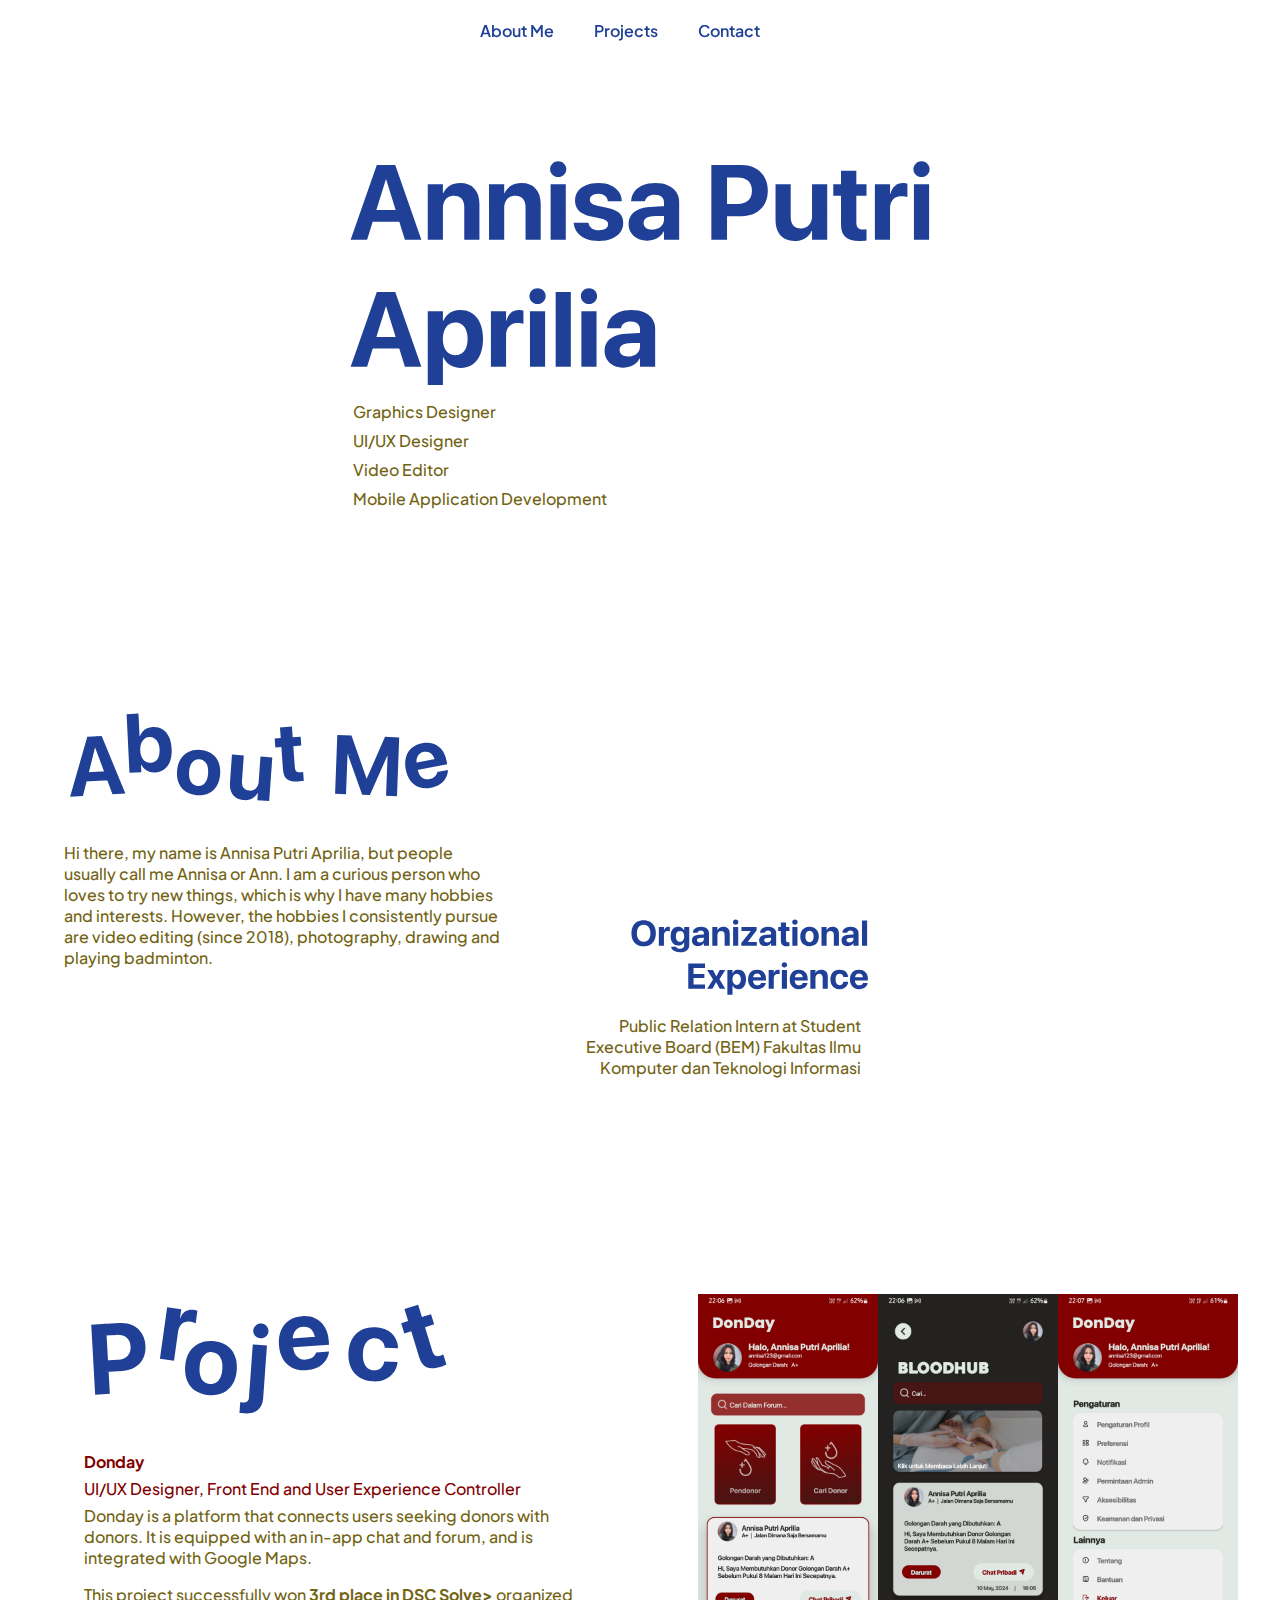
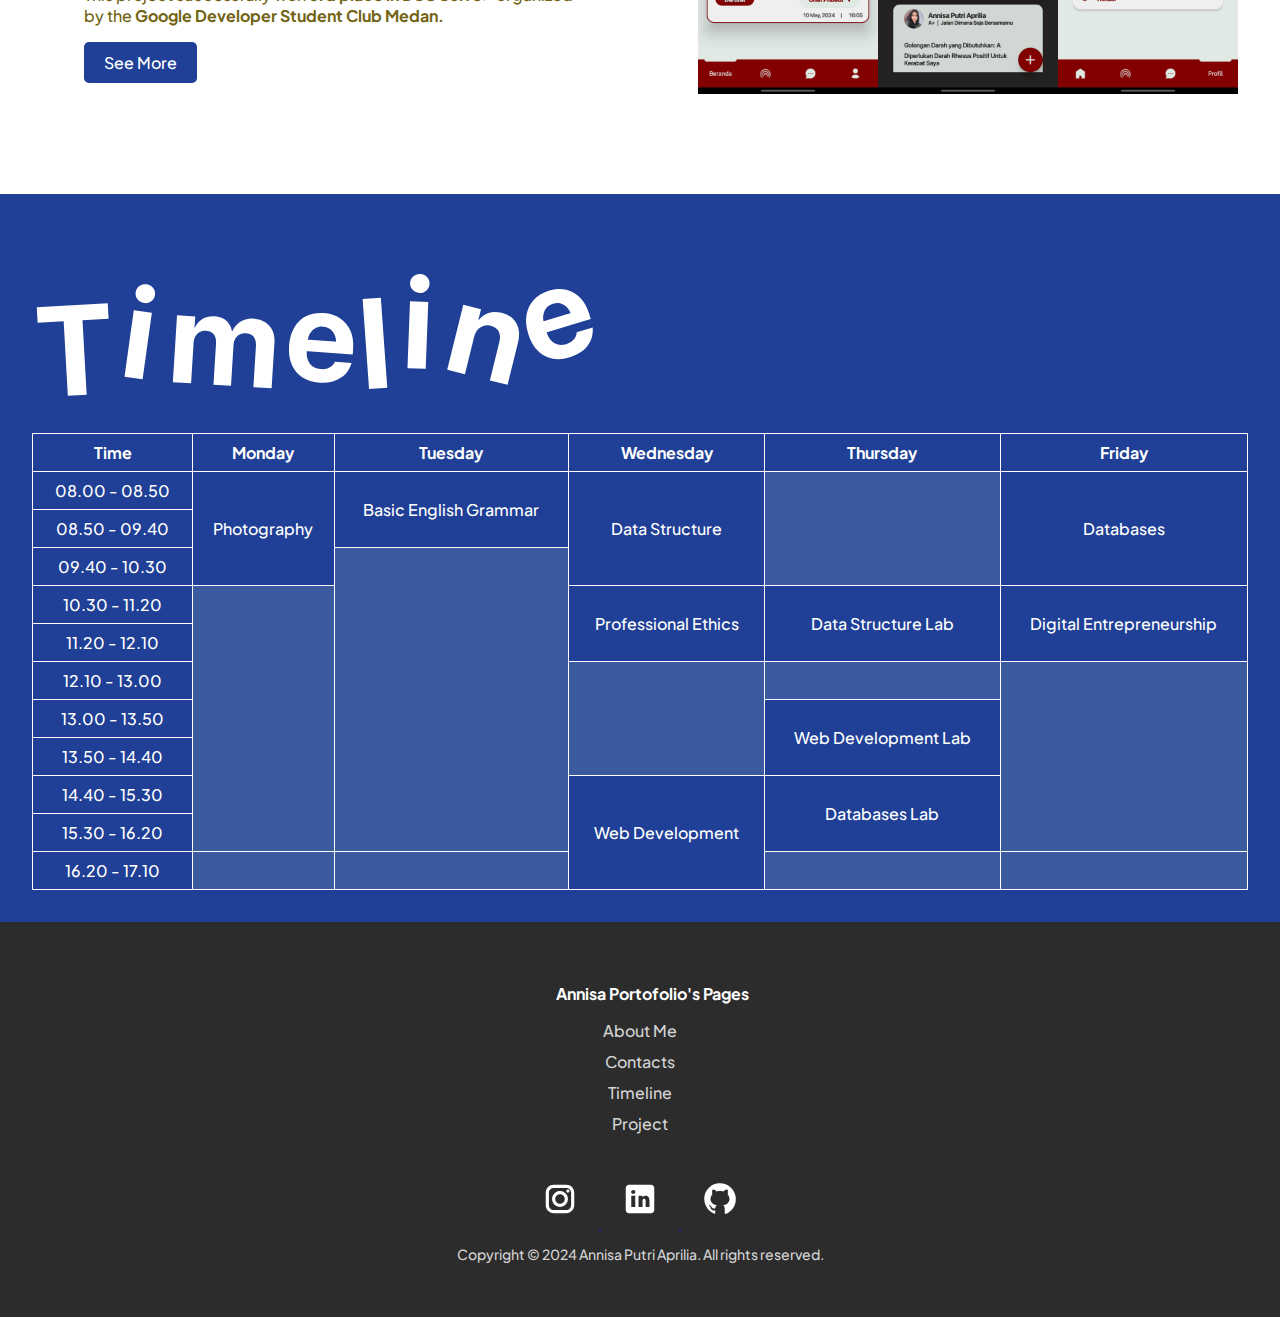
==== index.html @ d84a4ef1 "small detail" ====
<!DOCTYPE html>
<html lang="en">
<head>
    <link href="https://fonts.googleapis.com/css2?family=Plus+Jakarta+Sans:wght@500;600;700&display=swap" rel="stylesheet">
    <meta charset="UTF-8">
    <meta name="viewport" content="width=device-width, initial-scale=1.0">
    <link rel = "icon" href = "svg/logo.svg">
    <link rel = "stylesheet" href="stylesheets/style1.css">
    <link rel = "stylesheet" href="stylesheets/animation.css">
    <link rel = "stylesheet" href="stylesheets/footer.css">
    <title>Annisa's Profile</title>
</head>
<body>
    <script src="scripts/index.js"></script>
    <header>
        <nav>
                <a class = "navbutton" href="#about">About Me</a>
                <a class = "navbutton" href="pages/project.html">Projects</a>
                <a class = "navbutton" href="#contact">Contact</a>
        </nav>
    </header>
    <main>
        <section id="landing">
            <img src="svg/name.svg" alt="Annisa Putri Aprilia" class="mid" width="580">
            <article class = "jobdesc colorpar">
                <p>Graphics Designer</p>
                <p>UI/UX Designer</p>
                <p>Video Editor</p>
                <p>Mobile Application Development</p>
            </article>
            
            <section id="about">
                <article class="content">
                    <img src="svg/aboutme.svg" alt="About Me">
                    <p>Hi there, my name is Annisa Putri Aprilia, but people usually call me Annisa or Ann. I am a curious person who loves to try new things, which is why I have many hobbies and interests. However, the hobbies I consistently pursue are video editing (since 2018), photography, drawing and playing badminton.</p>
                </article>

                <article class="organization">
                    <img src="svg/organisasiheader.svg">
                    <p>Public Relation Intern at Student Executive Board (BEM) Fakultas Ilmu Komputer dan Teknologi Informasi</p>
                </article>

                <article class="imagecontainer">
                        <img src="img/myphoto.jpeg" alt="Photo of Myself">
                </article>
            </section>

        </section>

        <section class="preview">
            <article class = "layout1" >
                <img src="svg/project.svg" alt="Projects">
                <h4 class="donday">Donday</h4>
                <p class="donday">UI/UX Designer, Front End and User Experience Controller</p>
                <p class="colorpar">Donday is a platform that connects users seeking donors with donors. It is equipped with an in-app chat and forum, and is integrated with Google Maps.</p>
                <p class="colorpar">This project successfully won <strong>3rd place in DSC Solve></strong> organized by the <strong>Google Developer Student Club Medan.</strong></p>

                <a href="pages/project.html" class="button">See More</a>
            </article>

            <article class="picture">
                <img src="img/donday.jpg" alt="preview donday app ui">
                <img src="img/donday2.jpg" alt="preview donday app ui">
                <img src="img/donday3.jpg" alt="preview donday app ui">
            </article>
        </section>

        <section id="jadwal" class = "timeline-container">
            <article class = "kotakbiru" >
                <img src="svg/timeline.svg" alt="timeline">
                <table>
                    <thead>
                        <tr>
                            <th>Time</th>
                            <th>Monday</th>
                            <th>Tuesday</th>
                            <th>Wednesday</th>
                            <th>Thursday</th>
                            <th>Friday</th>
                        </tr>
                    </thead>
                    <tbody>
                        <tr>
                            <td class="time">08.00 - 08.50</td>
                            <td rowspan="3">Photography</td>
                            <td rowspan="2">Basic English Grammar</td>
                            <td rowspan="3">Data Structure</td>
                            <td rowspan="3" class="free"> </td>
                            <td rowspan="3">Databases</td>
                        </tr>
                        <tr>
                            <td class="time">08.50 - 09.40</td>

                        </tr>
                        <tr>
                            <td class="time">09.40 - 10.30</td>
                            <td rowspan="8" class="free"> </td>
                        </tr>
                        <tr>
                            <td class="time">10.30 - 11.20</td>
                            <td rowspan="7" class="free"> </td>
                            <td rowspan="2">Professional Ethics</td>
                            <td rowspan="2">Data Structure Lab</td>
                            <td rowspan="2">Digital Entrepreneurship</td>
                        </tr>
                        <tr>
                            <td class="time">11.20 - 12.10</td>
                        </tr>
                        <tr>
                            <td class="time">12.10 - 13.00</td>
                            <td rowspan="3" class="free"></td>
                            <td class="free"></td>
                            <td rowspan="5" class="free"></td>
                        </tr>
                        <tr>
                            <td class="time">13.00 - 13.50</td>
                            <td rowspan="2">Web Development Lab</td>
                        </tr>
                        <tr>
                            <td class="time">13.50 - 14.40</td>
                        </tr>
                        <tr>
                            <td class="time">14.40 - 15.30</td>
                            <td rowspan="3">Web Development</td>
                            <td rowspan="2">Databases Lab</td>
                        </tr>
                        <tr>
                            <td class="time">15.30 - 16.20</td>
                        </tr>
                        <tr>
                            <td class="time">16.20 - 17.10</td>
                            <td class="free"></td>
                            <td class="free"></td>
                            <td class="free"></td>
                            <td class="free"></td>
                        </tr>
                    </tbody>
                </table>
            </article>
        </section>
    </main>

    <footer id="contact">
        <section class="footer-container">
            <article class="footersection">
                <h4>Annisa Portofolio's Pages</h4>
                <ul>
                    <li><a href="#about">About Me</a></li>
                    <li><a href="#contact">Contacts</a></li>
                    <li><a href="#jadwal">Timeline</a></li>
                    <li><a href="pages/project.html">Project</a></li>
                </ul>
            </article>
        </section>

        <section class="footer-bottom">
            <article class="social">
                <a href = "https://www.instagram.com/apictoresque/">
                    <img src="svg/instagram-icons8.svg" alt="Instagram" >
                </a>
                <a href = "https://www.linkedin.com/in/annisa-putri-aprilia-7070b9299/">
                    <img src="svg/linkedin-icons8.svg" alt="Linkedin" >
                </a>
                <a href = "https://github.com/moozunch">
                    <img src="svg/github-icons8.svg" alt="Github" >
                </a>
            </article>
            <p>Copyright © 2024 Annisa Putri Aprilia. All rights reserved.</p>
        </section>
    </footer>
</body>
</html>
---- stylesheets/style1.css ----
html, body {
    margin: 0;
    padding: 0;
    width: 100%;
    font: 1rem 'Plus Jakarta Sans', sans-serif;
    font-weight: 500;
    user-select: none;
}

header {
    position: sticky;
    top: 0;
    z-index: 1000;
    background-color: rgba(255, 255, 255, 0.6);
    backdrop-filter: blur(10px);
    -webkit-backdrop-filter: blur(10px);
    transition: background-color 0.3s, backdrop-filter 0.3s;
    font-weight: 600;
}

#landing, .imagecontainer {
    display: flex;
    justify-content: center;
    align-items: center;
    flex-direction: column;
}

.colorpar, .content p, .organization p {
    color: #736414;
}

.colorpar, .content p {
    max-width: 31.25rem;
}

.jobdesc {
    text-align: start;
    margin-left: -20rem;
}

.jobdesc p {
    margin-bottom: -0.5rem;
}

nav {
    display: flex;
    justify-content: center;
    align-items: center;
    padding: 1.25rem 0;
    margin-bottom: 6.25rem;
}

.navbutton {
    margin-right: 2.5rem;
    text-decoration: none;
    color: #1F4096;
    transition: color 0.3s, text-decoration 0.3s;
}

.navbutton:hover, .navbutton.active {
    color: #13285a;
    text-decoration: underline;
    text-underline-offset: 0.625rem;
}

#about {
    display: flex;
    justify-content: space-between;
    align-items: center;
    width: 90%;
    margin: 12.5rem auto 6.25rem;
}

.content {
    flex: 2;
    text-align: left;
    margin-top: -7.5rem;
}

.content img {
    width: 100%;
    max-width: 25rem;
    margin-left: 0;
}

.organization {
    margin-top: 13.6rem;
}

.organization p {
    max-width: 18.75rem;
    text-align: end;
    margin-left: 3.7rem;
}

.organization img {
    align-content: end;
    margin-left: 8.125rem;
    width: 60%;
    max-width: 18.75rem;
}

.preview {
    display: flex;
    flex-direction: column;
    width: 90%;
    margin: 6.25rem auto;
}

.preview .content {
    flex: 1;
    text-align: left;
}

.preview .layout1 {
    margin-left: 1.25rem;
    width: 100%;
}

.preview .layout1 img {
    width: 100%;
    max-width: 25rem;
    margin-top: -1.875rem;
}

.preview .picture {
    margin-left: 0;
    margin-top: 2rem;
    width: 100%;
    display: flex;
    justify-content: center;
}

.preview .picture img {
    width: 100%;
    max-width: 11.25rem;
    object-fit: contain;
    transition: transform 0.3s;
}

.preview .picture img:hover, .imagecontainer:hover {
    transform: scale(1.1);
}

.donday {
    color: #820000;
    margin-bottom: -0.625rem;
}

.donday h4 {
    font-family: 'Plus Jakarta Sans', sans-serif;
    font-weight: 700;
    font-size: 1.5rem;
}

.button {
    display: inline-block;
    padding: 0.625rem 1.25rem;
    font-size: 1rem;
    color: #fff;
    background-color: #1F4096;
    border: none;
    border-radius: 0.3125rem;
    text-align: center;
    text-decoration: none;
    cursor: pointer;
    transition: background-color 0.3s;
}

.button:hover {
    background-color: #13285a;
}

.target {
    color : #40149E;
}

.rps {
    color: #3C3C3C;
}

.blue {
    color: #1F4096;
}

.timeline-container {
    background-color: #1F4096;
    padding: 2rem;
    color: white;
    align-content: center;
}

.timeline-container table {
    width: 100%;
    border-collapse: collapse;
}

.timeline-container th, .timeline-container td {
    border: 1px solid white;
    padding: 0.5rem;
    text-align: center;
}

.timeline-container .free {
    background-color: #3A5BA0;
}

@media (min-width: 768px) {
    .preview {
        flex-direction: row;
    }

    .preview .picture {
        margin-left: 8.75rem;
        margin-top: 0;
    }
}
---- stylesheets/animation.css ----
@keyframes slideIn {
    from {
        transform: translateX(100%);
        opacity: 0;
    }
    to {
        transform: translateX(0);
        opacity: 1;
    }
}

.imagecontainer img {
    opacity: 0;
    transform: translateX(100%);
    transition: transform 0.8s ease-in-out, opacity 0.8s ease-in-out;
    height: 360px;
    margin-left: 20px;
}

.imagecontainer img.slide-in {
    animation: slideIn 0.8s forwards;
}
---- stylesheets/footer.css ----
footer {
    background-color: #2c2c2c;
    color: #d3d3d3;
    width: 100%;
    padding: 40px 0;
}

.footer-container {
    display: flex;
    justify-content: space-around;
    flex-wrap: wrap;
    max-width: 1200px;
    margin: 0 auto;
}

.footersection h4 {
    margin-bottom: 15px;
    color: #fff;
    margin-left: 25px;
}

.footersection ul {
    text-align: center;
    list-style: none;
    padding: 0;
}

.footersection ul li {
    margin-bottom: 10px;
}

.footersection ul li a {
    color: #d3d3d3;
    text-decoration: none;
}

.footersection ul li a:hover {
    text-decoration: underline;
}

.footer-bottom {
    text-align: center;
    margin-top: 20px;
    font-size: 14px;
}

.social {
    margin-top: 20px;
}

.social img {
    margin: 0 10px;
    transition: transform 0.3s, background-color 0.3s;
    border-radius: 50%;
    padding: 10px;
}

.social img:hover {
    background-color: #3a3a3a;
    transform: scale(1.1);
}
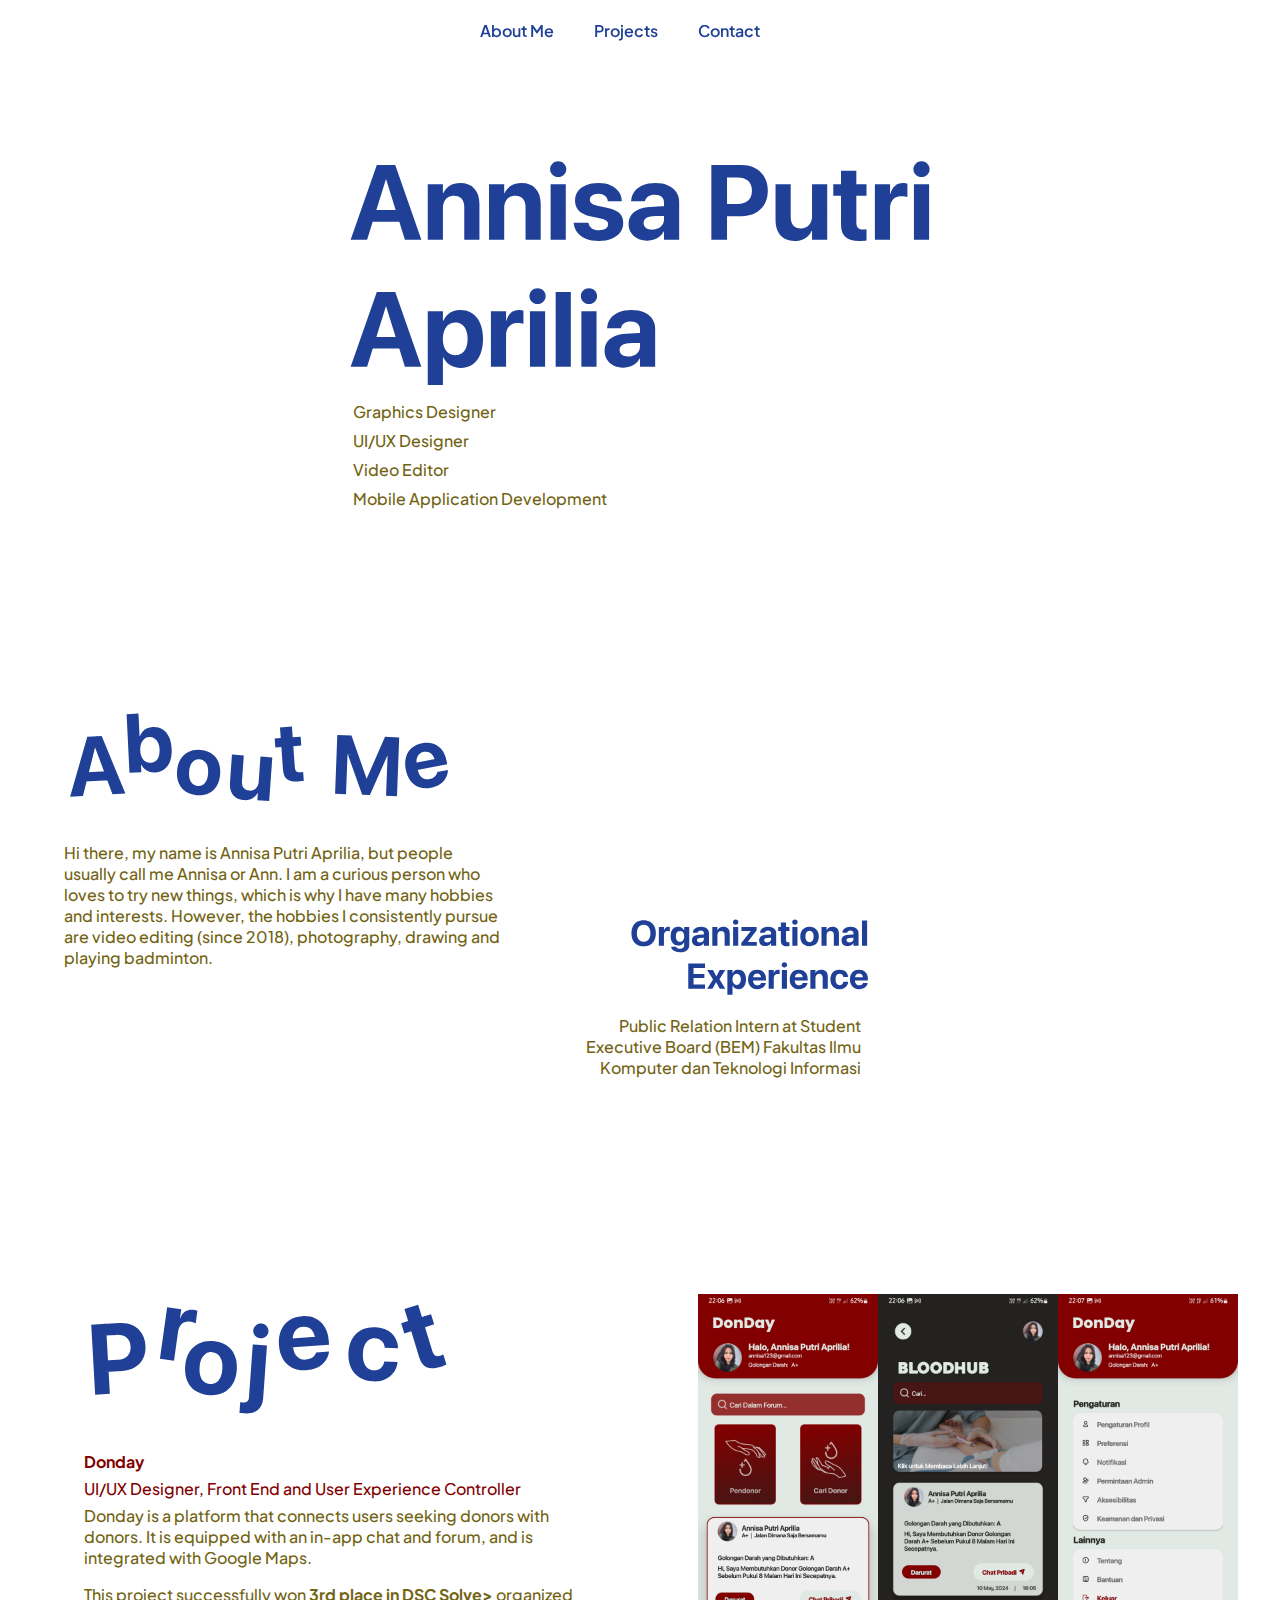
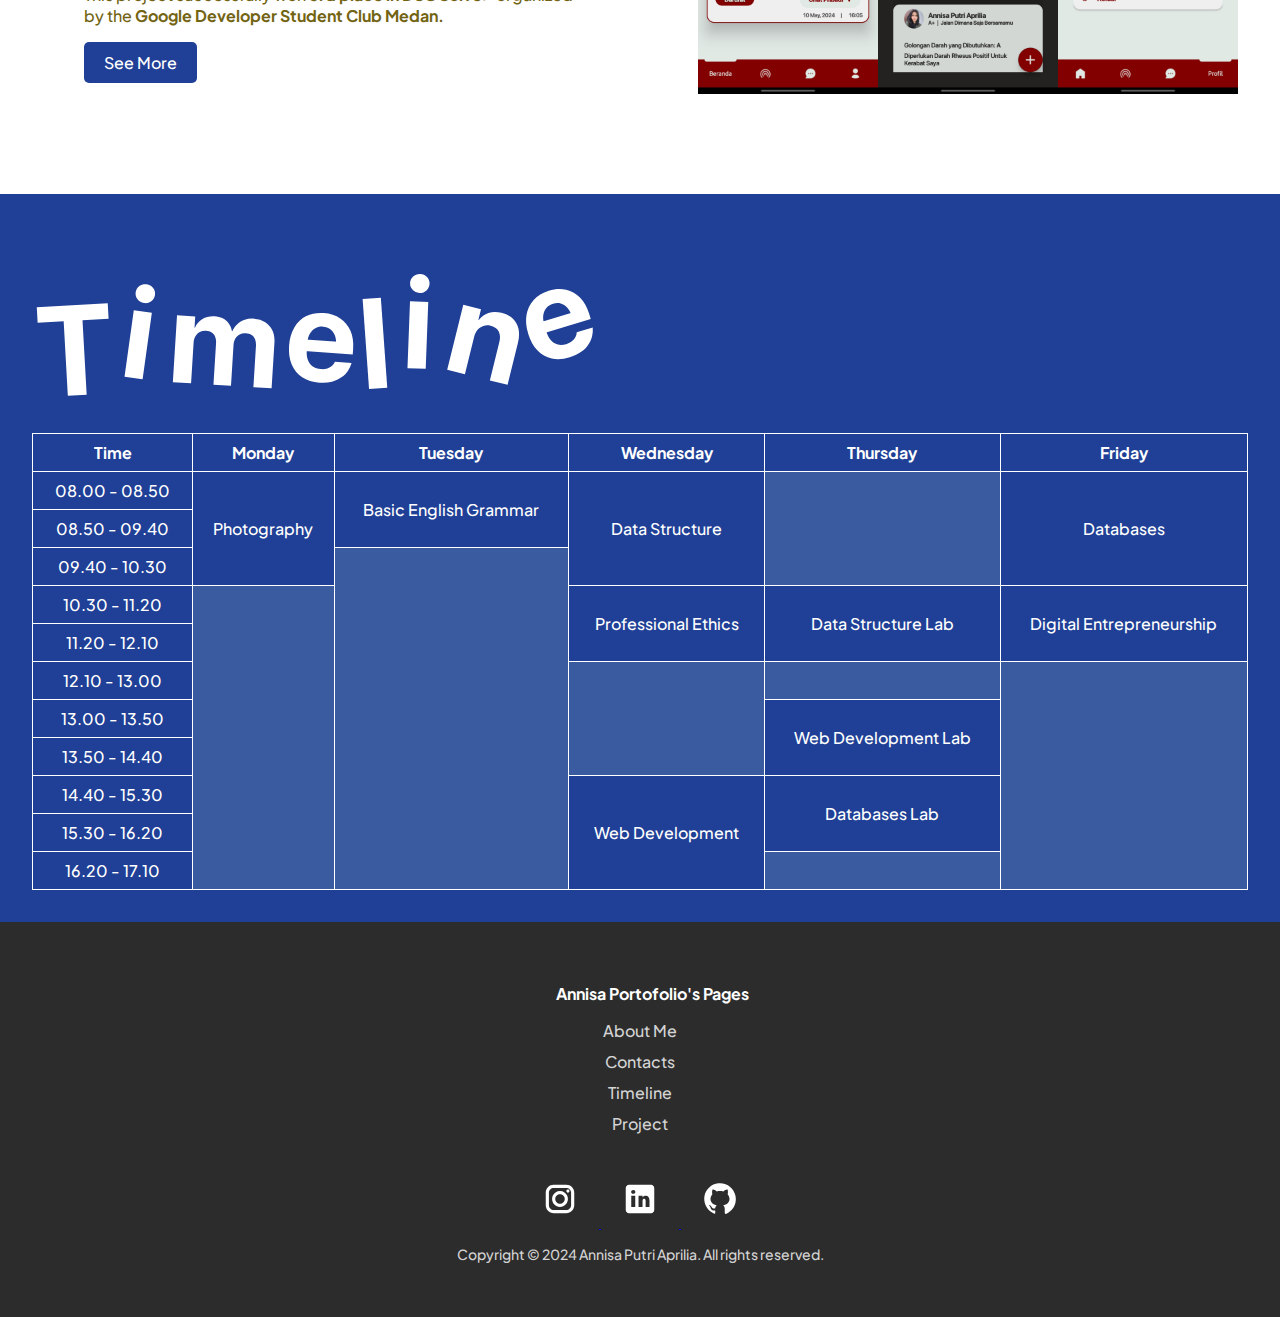
==== commit 75ea066c: "small detail" ====
--- a/index.html
+++ b/index.html
@@ -94,11 +94,11 @@
                         </tr>
                         <tr>
                             <td class="time">09.40 - 10.30</td>
-                            <td rowspan="8" class="free"> </td>
+                            <td rowspan="9" class="free"> </td>
                         </tr>
                         <tr>
                             <td class="time">10.30 - 11.20</td>
-                            <td rowspan="7" class="free"> </td>
+                            <td rowspan="8" class="free"> </td>
                             <td rowspan="2">Professional Ethics</td>
                             <td rowspan="2">Data Structure Lab</td>
                             <td rowspan="2">Digital Entrepreneurship</td>
@@ -110,7 +110,7 @@
                             <td class="time">12.10 - 13.00</td>
                             <td rowspan="3" class="free"></td>
                             <td class="free"></td>
-                            <td rowspan="5" class="free"></td>
+                            <td rowspan="6" class="free"></td>
                         </tr>
                         <tr>
                             <td class="time">13.00 - 13.50</td>
@@ -129,9 +129,6 @@
                         </tr>
                         <tr>
                             <td class="time">16.20 - 17.10</td>
-                            <td class="free"></td>
-                            <td class="free"></td>
-                            <td class="free"></td>
                             <td class="free"></td>
                         </tr>
                     </tbody>
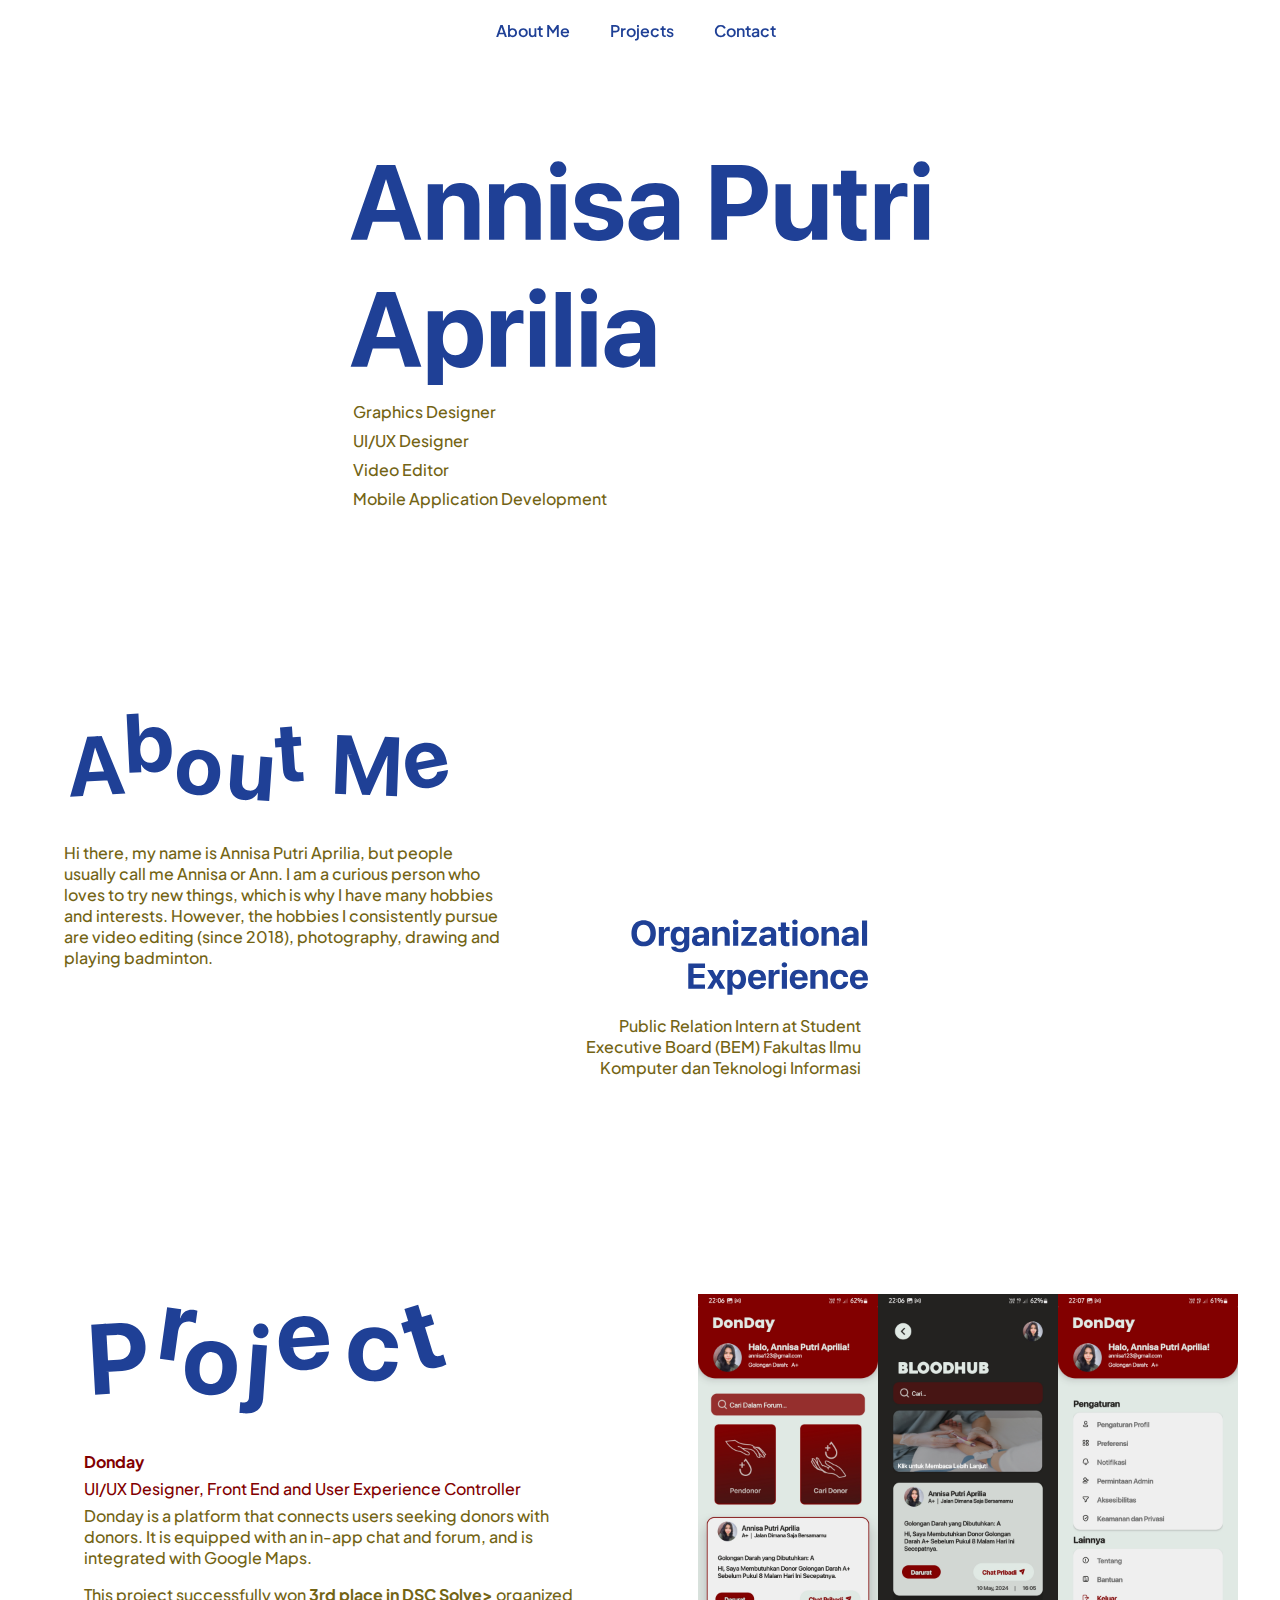
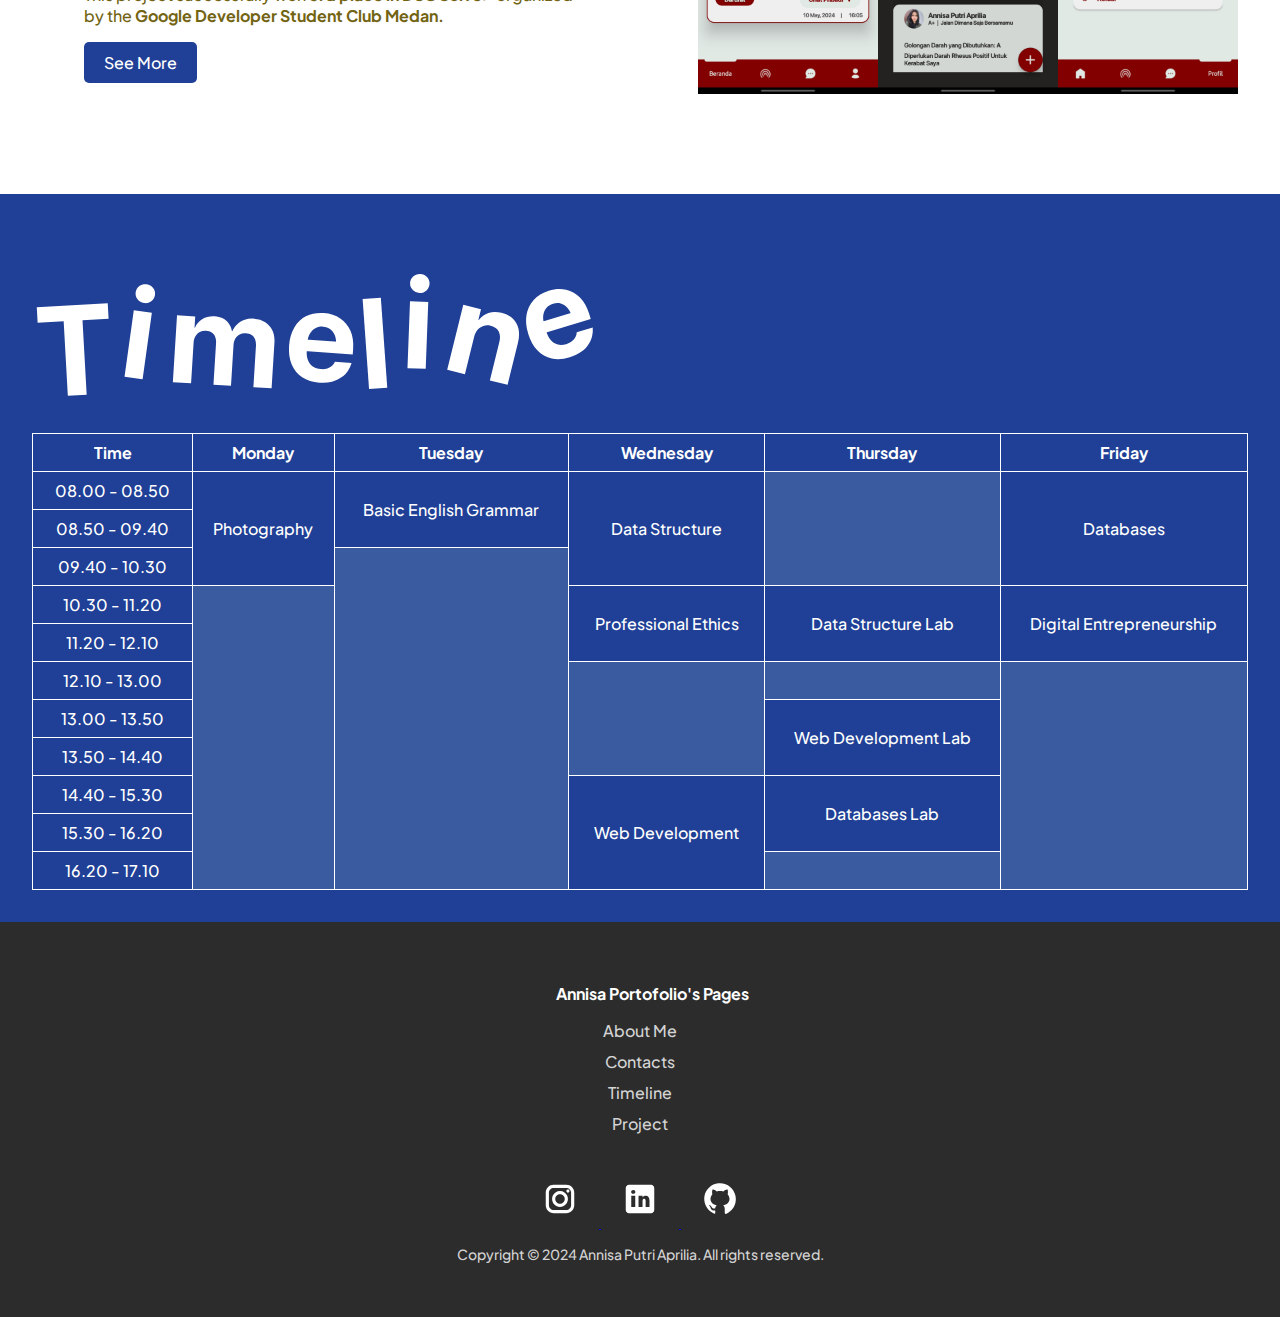
==== commit b56528d2: "mobile queries to about" ====
--- a/index.html
+++ b/index.html
@@ -8,6 +8,7 @@
     <link rel = "stylesheet" href="stylesheets/style1.css">
     <link rel = "stylesheet" href="stylesheets/animation.css">
     <link rel = "stylesheet" href="stylesheets/footer.css">
+    <link rel = "stylesheet" href="stylesheets/mobilequeries.css">
     <title>Annisa's Profile</title>
 </head>
 <body>
@@ -36,7 +37,7 @@
                 </article>
 
                 <article class="organization">
-                    <img src="svg/organisasiheader.svg">
+                    <img src="svg/organisasihead.svg">
                     <p>Public Relation Intern at Student Executive Board (BEM) Fakultas Ilmu Komputer dan Teknologi Informasi</p>
                 </article>
 
--- a/stylesheets/style1.css
+++ b/stylesheets/style1.css
@@ -47,6 +47,7 @@
     justify-content: center;
     align-items: center;
     padding: 1.25rem 0;
+    margin-left: 2rem;
     margin-bottom: 6.25rem;
 }
 
--- a/stylesheets/mobilequeries.css
+++ b/stylesheets/mobilequeries.css
@@ -0,0 +1,51 @@
+@media (max-width: 768px) {
+
+    html, body {
+        overflow-x: hidden;
+    }
+
+    header {
+        position: sticky;
+        top: 0;
+        z-index: 1000;
+    }
+
+    main {
+        margin-top: -4rem;
+    }
+
+    .mid {
+        height: 6rem;
+    }
+
+    .jobdesc {
+        margin-left: 0;
+    }
+
+    #about {
+        display: block;
+        margin: 11rem auto 6.25rem;
+    }
+
+    .content {
+        align-items: center;
+    }
+
+    .organization {
+        margin-top: 2rem;
+    }
+    .imagecontainer img{
+       align-items: center;
+        margin-right: 1rem;
+        margin-top: 2rem;
+    }
+
+    .preview {
+        margin-top: 0rem;
+    }
+
+    .preview .picture img{
+        width: 8rem;
+    }
+
+}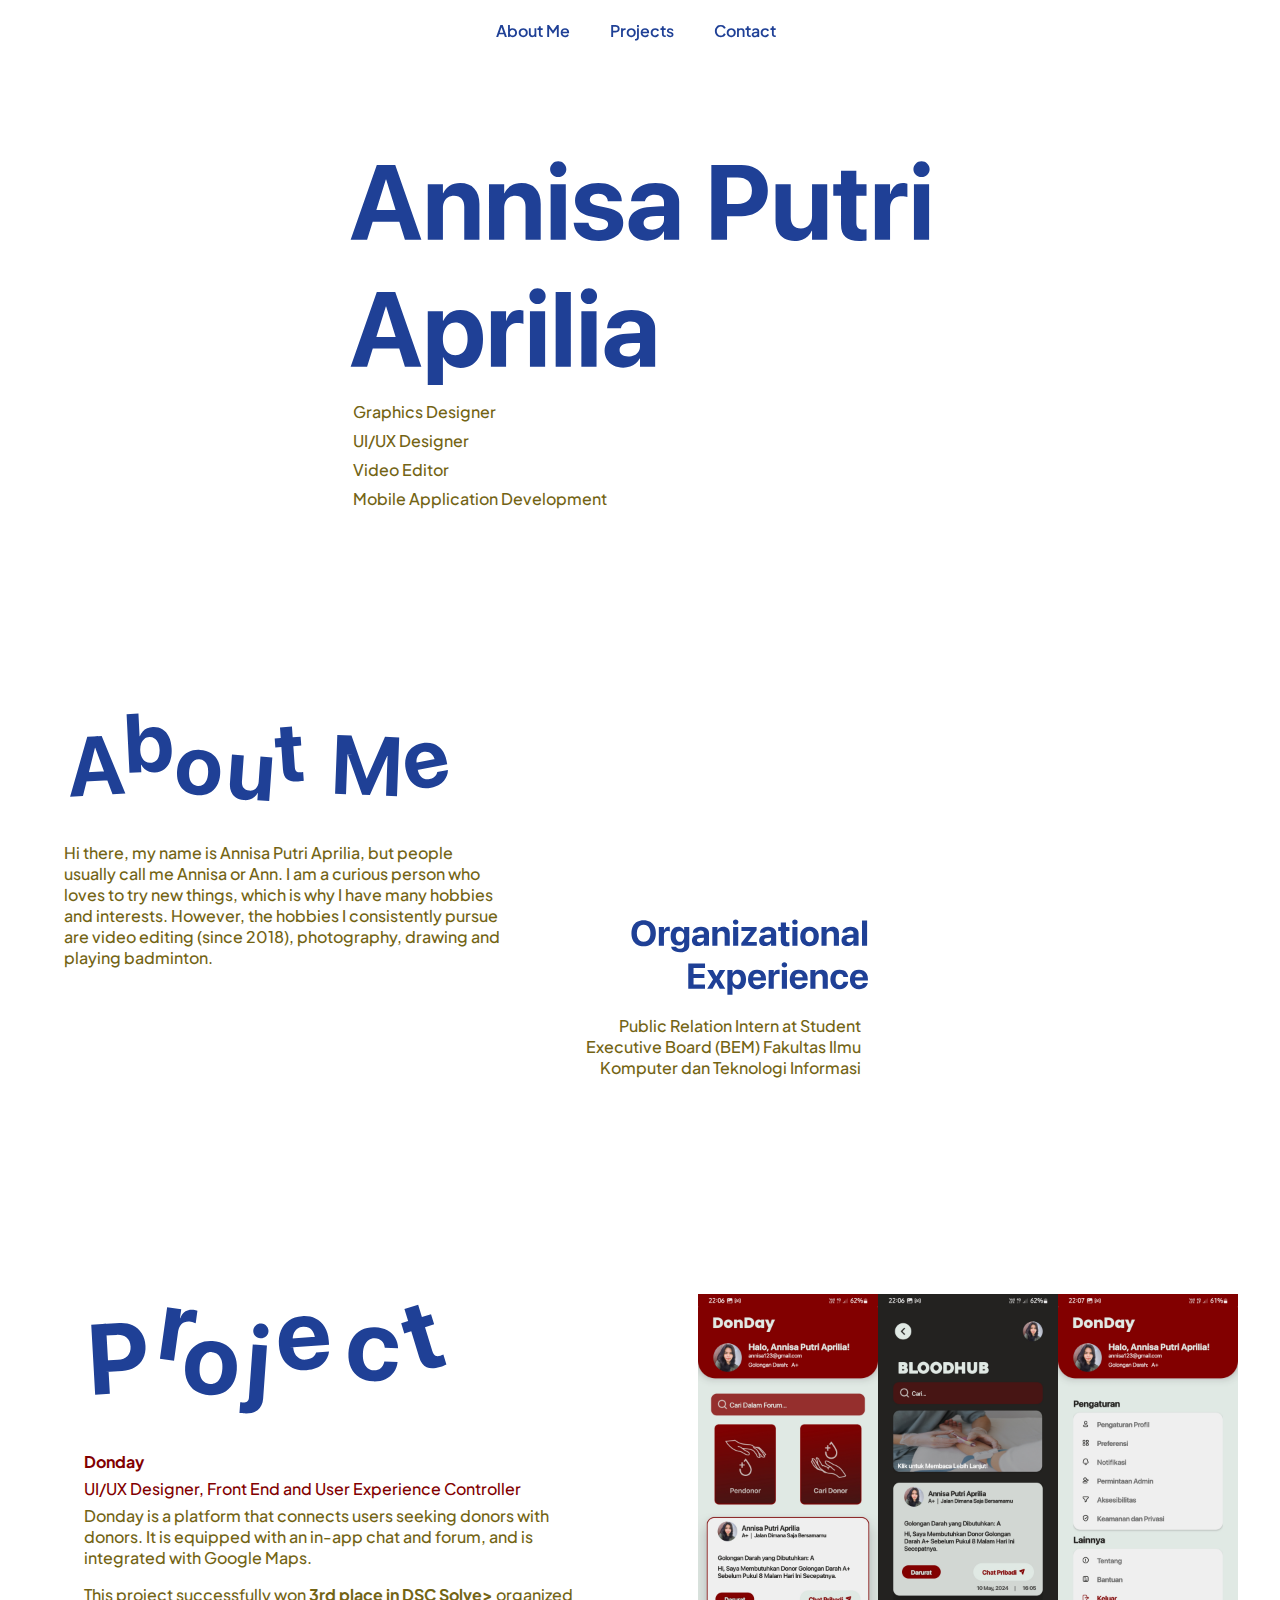
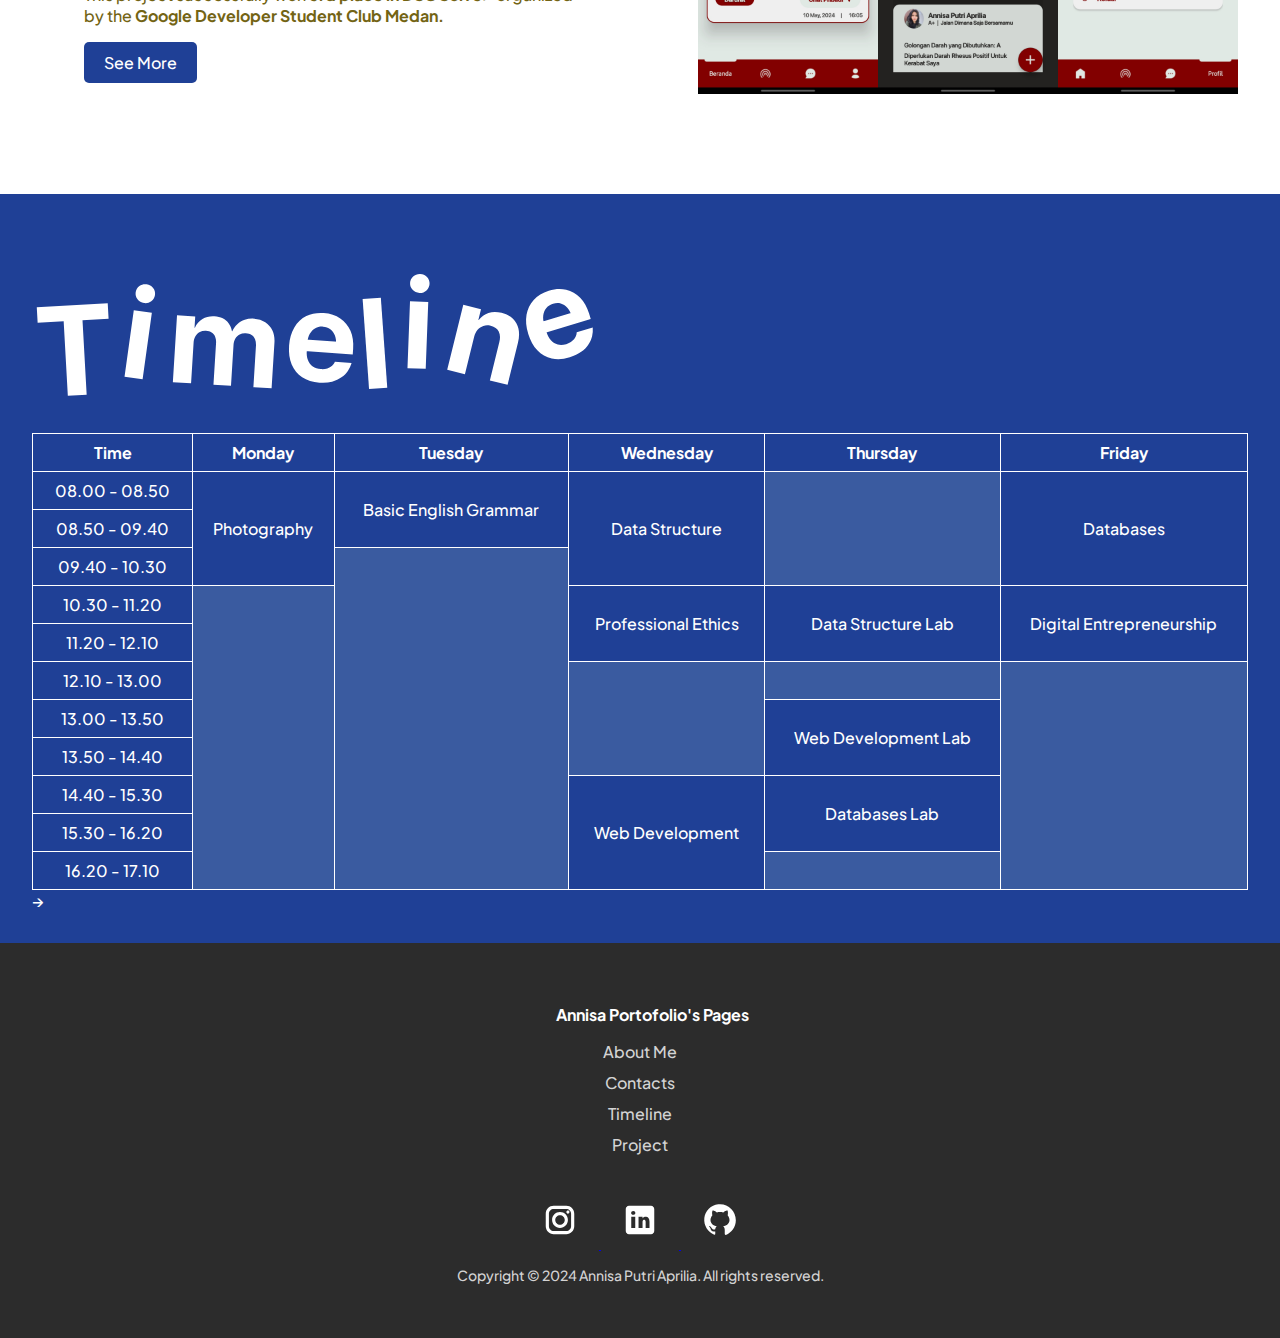
==== commit b8ba0d14: "table scrolled" ====
--- a/index.html
+++ b/index.html
@@ -66,74 +66,79 @@
             </article>
         </section>
 
-        <section id="jadwal" class = "timeline-container">
-            <article class = "kotakbiru" >
+        <section id="jadwal" class="timeline-container">
+            <article class="kotakbiru">
                 <img src="svg/timeline.svg" alt="timeline">
-                <table>
-                    <thead>
-                        <tr>
-                            <th>Time</th>
-                            <th>Monday</th>
-                            <th>Tuesday</th>
-                            <th>Wednesday</th>
-                            <th>Thursday</th>
-                            <th>Friday</th>
-                        </tr>
-                    </thead>
-                    <tbody>
-                        <tr>
-                            <td class="time">08.00 - 08.50</td>
-                            <td rowspan="3">Photography</td>
-                            <td rowspan="2">Basic English Grammar</td>
-                            <td rowspan="3">Data Structure</td>
-                            <td rowspan="3" class="free"> </td>
-                            <td rowspan="3">Databases</td>
-                        </tr>
-                        <tr>
-                            <td class="time">08.50 - 09.40</td>
+                <div class="table-responsive">
+                    <table class="table">
+                        <thead>
+                            <tr>
+                                <th>Time</th>
+                                <th>Monday</th>
+                                <th>Tuesday</th>
+                                <th>Wednesday</th>
+                                <th>Thursday</th>
+                                <th>Friday</th>
+                            </tr>
+                        </thead>
+                        <tbody>
+                            <tr>
+                                <td class="time">08.00 - 08.50</td>
+                                <td rowspan="3">Photography</td>
+                                <td rowspan="2">Basic English Grammar</td>
+                                <td rowspan="3">Data Structure</td>
+                                <td rowspan="3" class="free"> </td>
+                                <td rowspan="3">Databases</td>
+                            </tr>
+                            <tr>
+                                <td class="time">08.50 - 09.40</td>
 
-                        </tr>
-                        <tr>
-                            <td class="time">09.40 - 10.30</td>
-                            <td rowspan="9" class="free"> </td>
-                        </tr>
-                        <tr>
-                            <td class="time">10.30 - 11.20</td>
-                            <td rowspan="8" class="free"> </td>
-                            <td rowspan="2">Professional Ethics</td>
-                            <td rowspan="2">Data Structure Lab</td>
-                            <td rowspan="2">Digital Entrepreneurship</td>
-                        </tr>
-                        <tr>
-                            <td class="time">11.20 - 12.10</td>
-                        </tr>
-                        <tr>
-                            <td class="time">12.10 - 13.00</td>
-                            <td rowspan="3" class="free"></td>
-                            <td class="free"></td>
-                            <td rowspan="6" class="free"></td>
-                        </tr>
-                        <tr>
-                            <td class="time">13.00 - 13.50</td>
-                            <td rowspan="2">Web Development Lab</td>
-                        </tr>
-                        <tr>
-                            <td class="time">13.50 - 14.40</td>
-                        </tr>
-                        <tr>
-                            <td class="time">14.40 - 15.30</td>
-                            <td rowspan="3">Web Development</td>
-                            <td rowspan="2">Databases Lab</td>
-                        </tr>
-                        <tr>
-                            <td class="time">15.30 - 16.20</td>
-                        </tr>
-                        <tr>
-                            <td class="time">16.20 - 17.10</td>
-                            <td class="free"></td>
-                        </tr>
-                    </tbody>
-                </table>
+                            </tr>
+                            <tr>
+                                <td class="time">09.40 - 10.30</td>
+                                <td rowspan="9" class="free"> </td>
+                            </tr>
+                            <tr>
+                                <td class="time">10.30 - 11.20</td>
+                                <td rowspan="8" class="free"> </td>
+                                <td rowspan="2">Professional Ethics</td>
+                                <td rowspan="2">Data Structure Lab</td>
+                                <td rowspan="2">Digital Entrepreneurship</td>
+                            </tr>
+                            <tr>
+                                <td class="time">11.20 - 12.10</td>
+                            </tr>
+                            <tr>
+                                <td class="time">12.10 - 13.00</td>
+                                <td rowspan="3" class="free"></td>
+                                <td class="free"></td>
+                                <td rowspan="6" class="free"></td>
+                            </tr>
+                            <tr>
+                                <td class="time">13.00 - 13.50</td>
+                                <td rowspan="2">Web Development Lab</td>
+                            </tr>
+                            <tr>
+                                <td class="time">13.50 - 14.40</td>
+                            </tr>
+                            <tr>
+                                <td class="time">14.40 - 15.30</td>
+                                <td rowspan="3">Web Development</td>
+                                <td rowspan="2">Databases Lab</td>
+                            </tr>
+                            <tr>
+                                <td class="time">15.30 - 16.20</td>
+                            </tr>
+                            <tr>
+                                <td class="time">16.20 - 17.10</td>
+                                <td class="free"></td>
+                            </tr>
+                        </tbody>
+                    </table>
+                </div>
+                 <div class="scroll-indicator">
+                    <span>&#8594;</span> <!-- Right arrow -->
+                 </div>
             </article>
         </section>
     </main>
--- a/stylesheets/mobilequeries.css
+++ b/stylesheets/mobilequeries.css
@@ -44,8 +44,40 @@
         margin-top: 0rem;
     }
 
-    .preview .picture img{
-        width: 8rem;
+    .preview .picture img, .preview .image img, .preview .image1 img {
+        width: 7rem;
     }
 
+    .preview .image2 img, .preview .image3 img {
+        width: 22rem;
+    }
+
+    .timeline-container {
+        padding: 0.8rem;
+        width: 100%;
+        overflow-x: auto;
+        position: relative;
+    }
+
+    .timeline-container table {
+        margin: 0 1rem;
+    }
+
+    .timeline-container th, .timeline-container td {
+        padding: 0.5rem;
+    }
+
+    /*.scroll-indicator {*/
+    /*    position: absolute;*/
+    /*    top: 50%;*/
+    /*    right: 1rem;*/
+    /*    transform: translateY(-50%);*/
+    /*    font-size: 1.5rem;*/
+    /*    color: #2c2c2c;*/
+    /*    display: block;*/
+    /*}*/
+
+    #jadwal img {
+        width: 23rem;
+    }
 }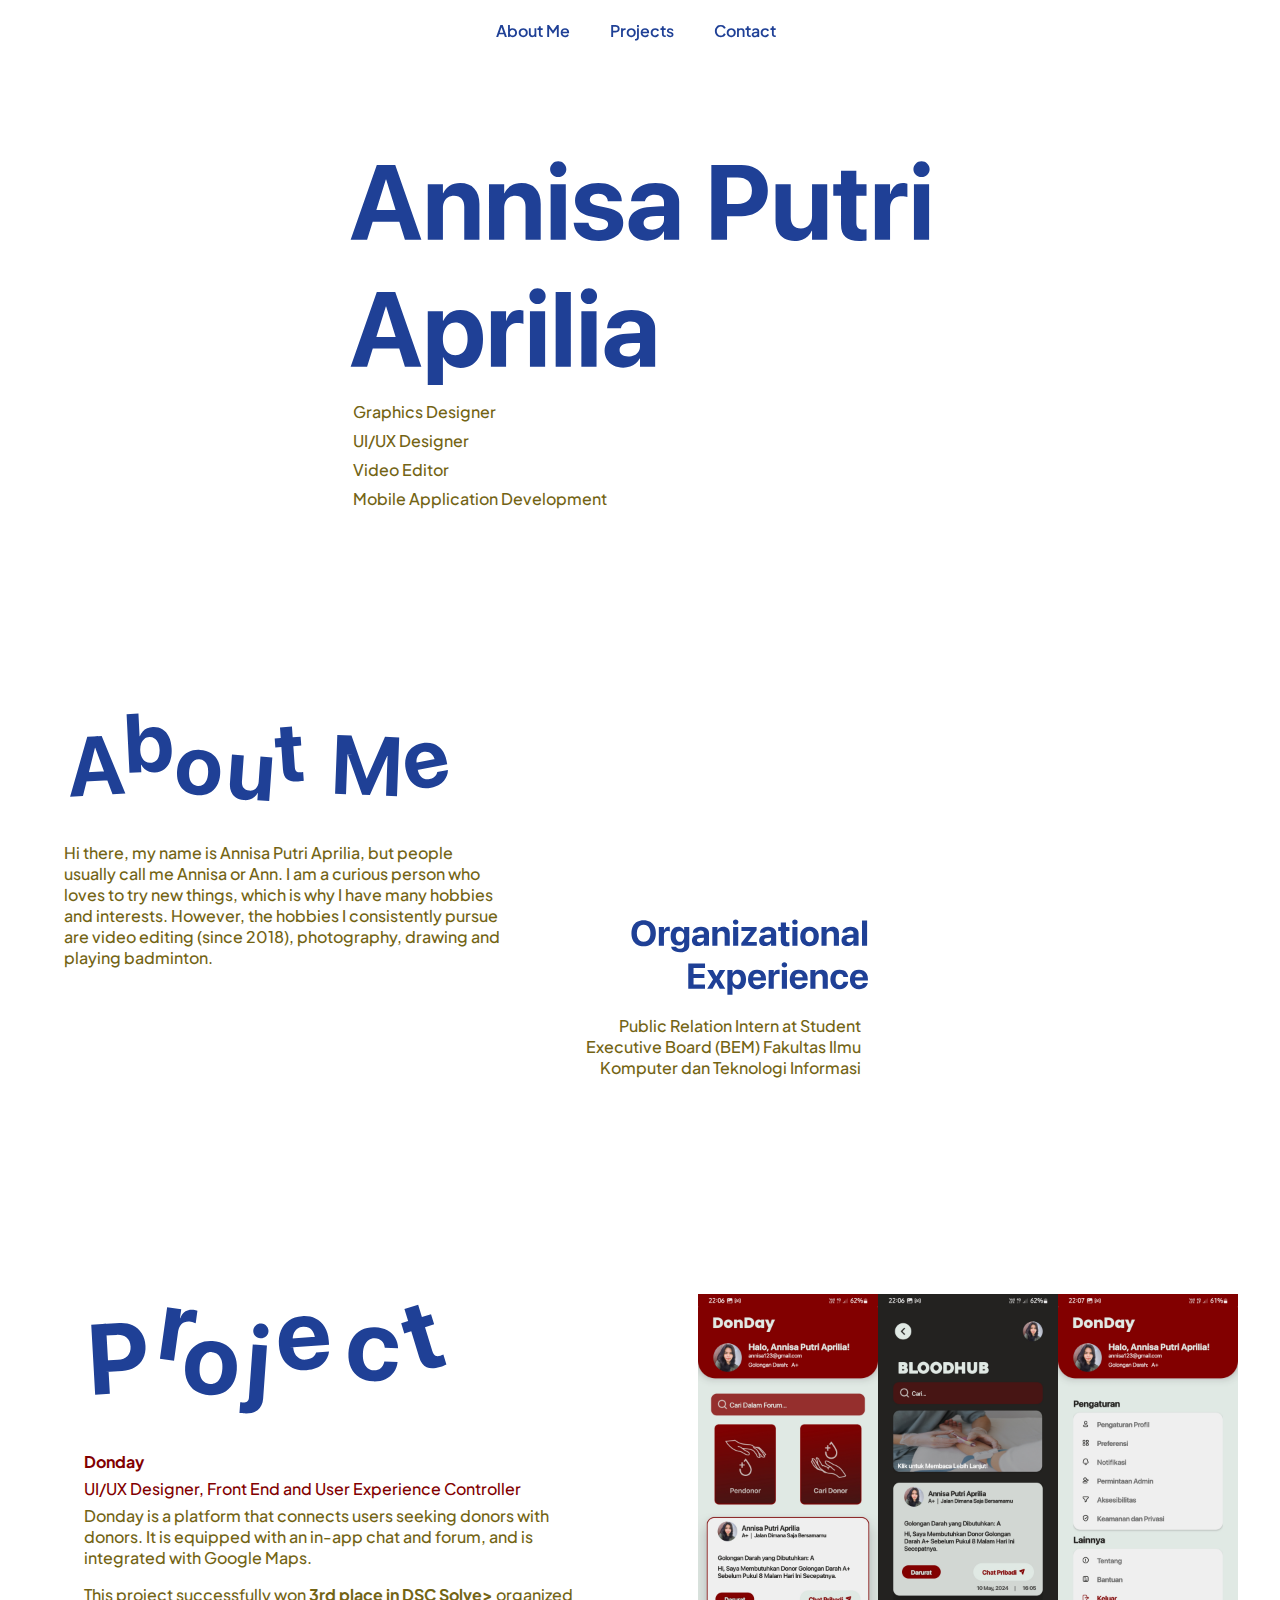
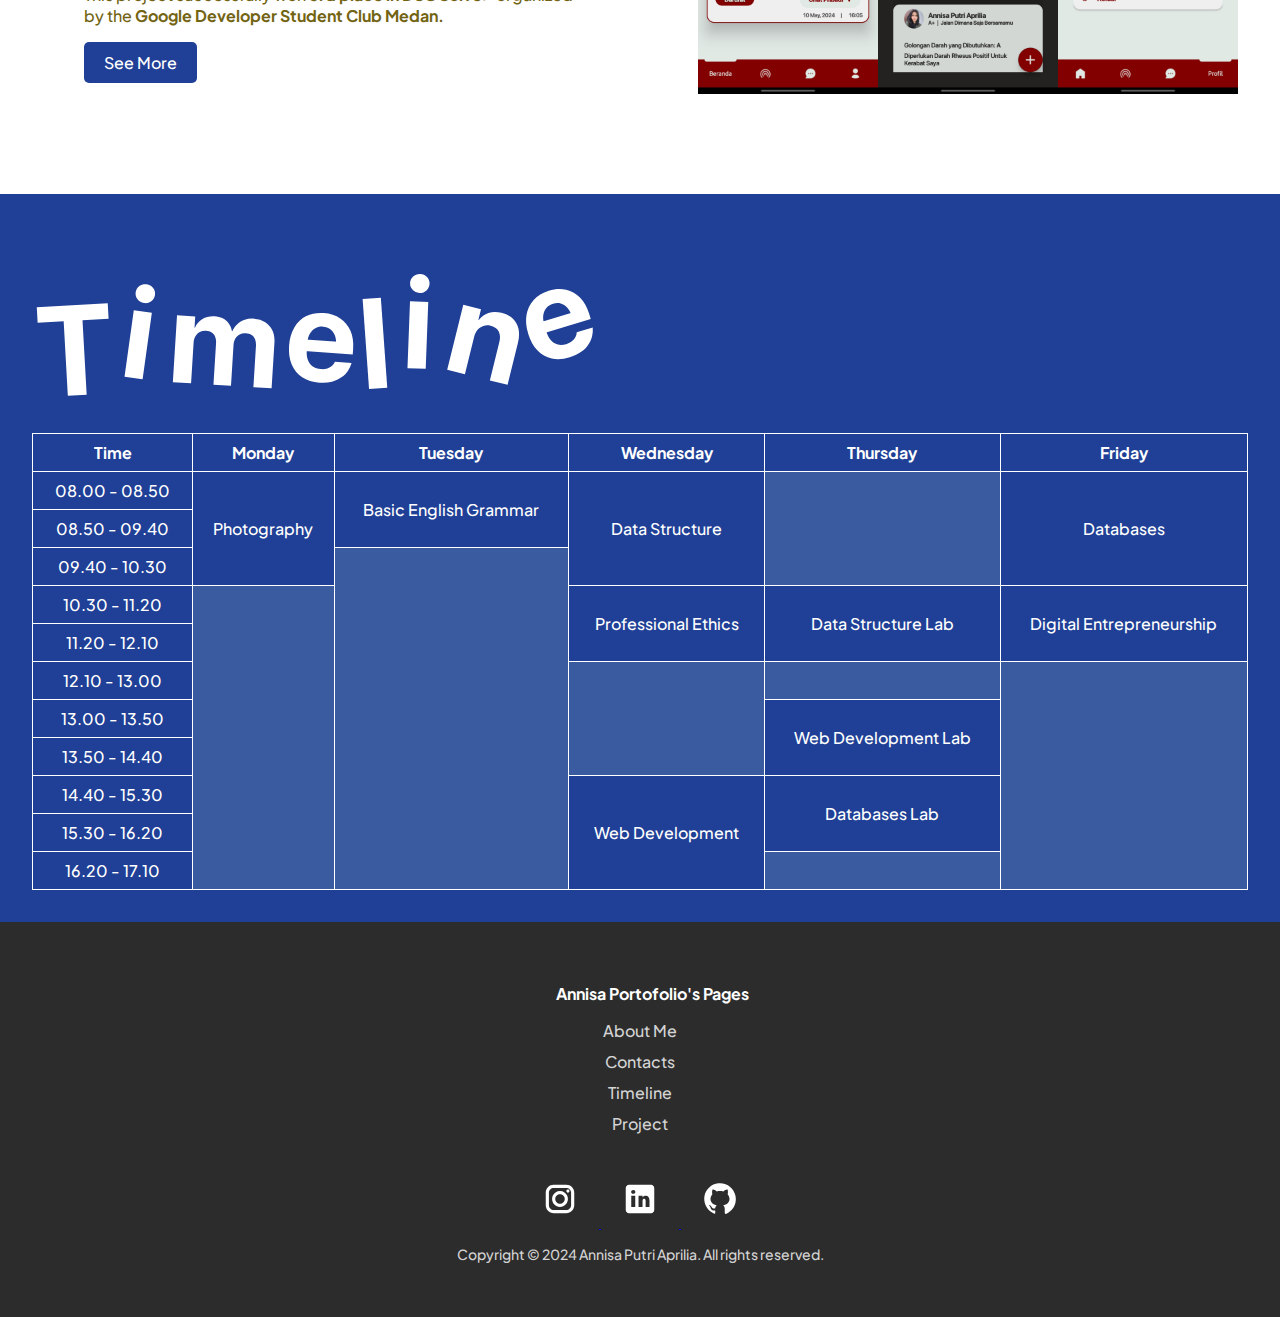
==== commit 1837f1d4: "justify text alignment" ====
--- a/index.html
+++ b/index.html
@@ -136,9 +136,9 @@
                         </tbody>
                     </table>
                 </div>
-                 <div class="scroll-indicator">
-                    <span>&#8594;</span> <!-- Right arrow -->
-                 </div>
+<!--                 <div class="scroll-indicator">-->
+<!--                    <span>&#8594;</span> &lt;!&ndash; Right arrow &ndash;&gt;-->
+<!--                 </div>-->
             </article>
         </section>
     </main>
--- a/stylesheets/mobilequeries.css
+++ b/stylesheets/mobilequeries.css
@@ -80,4 +80,9 @@
     #jadwal img {
         width: 23rem;
     }
+
+    .preview p {
+        max-width: 21.5rem;
+        text-align: justify;
+    }
 }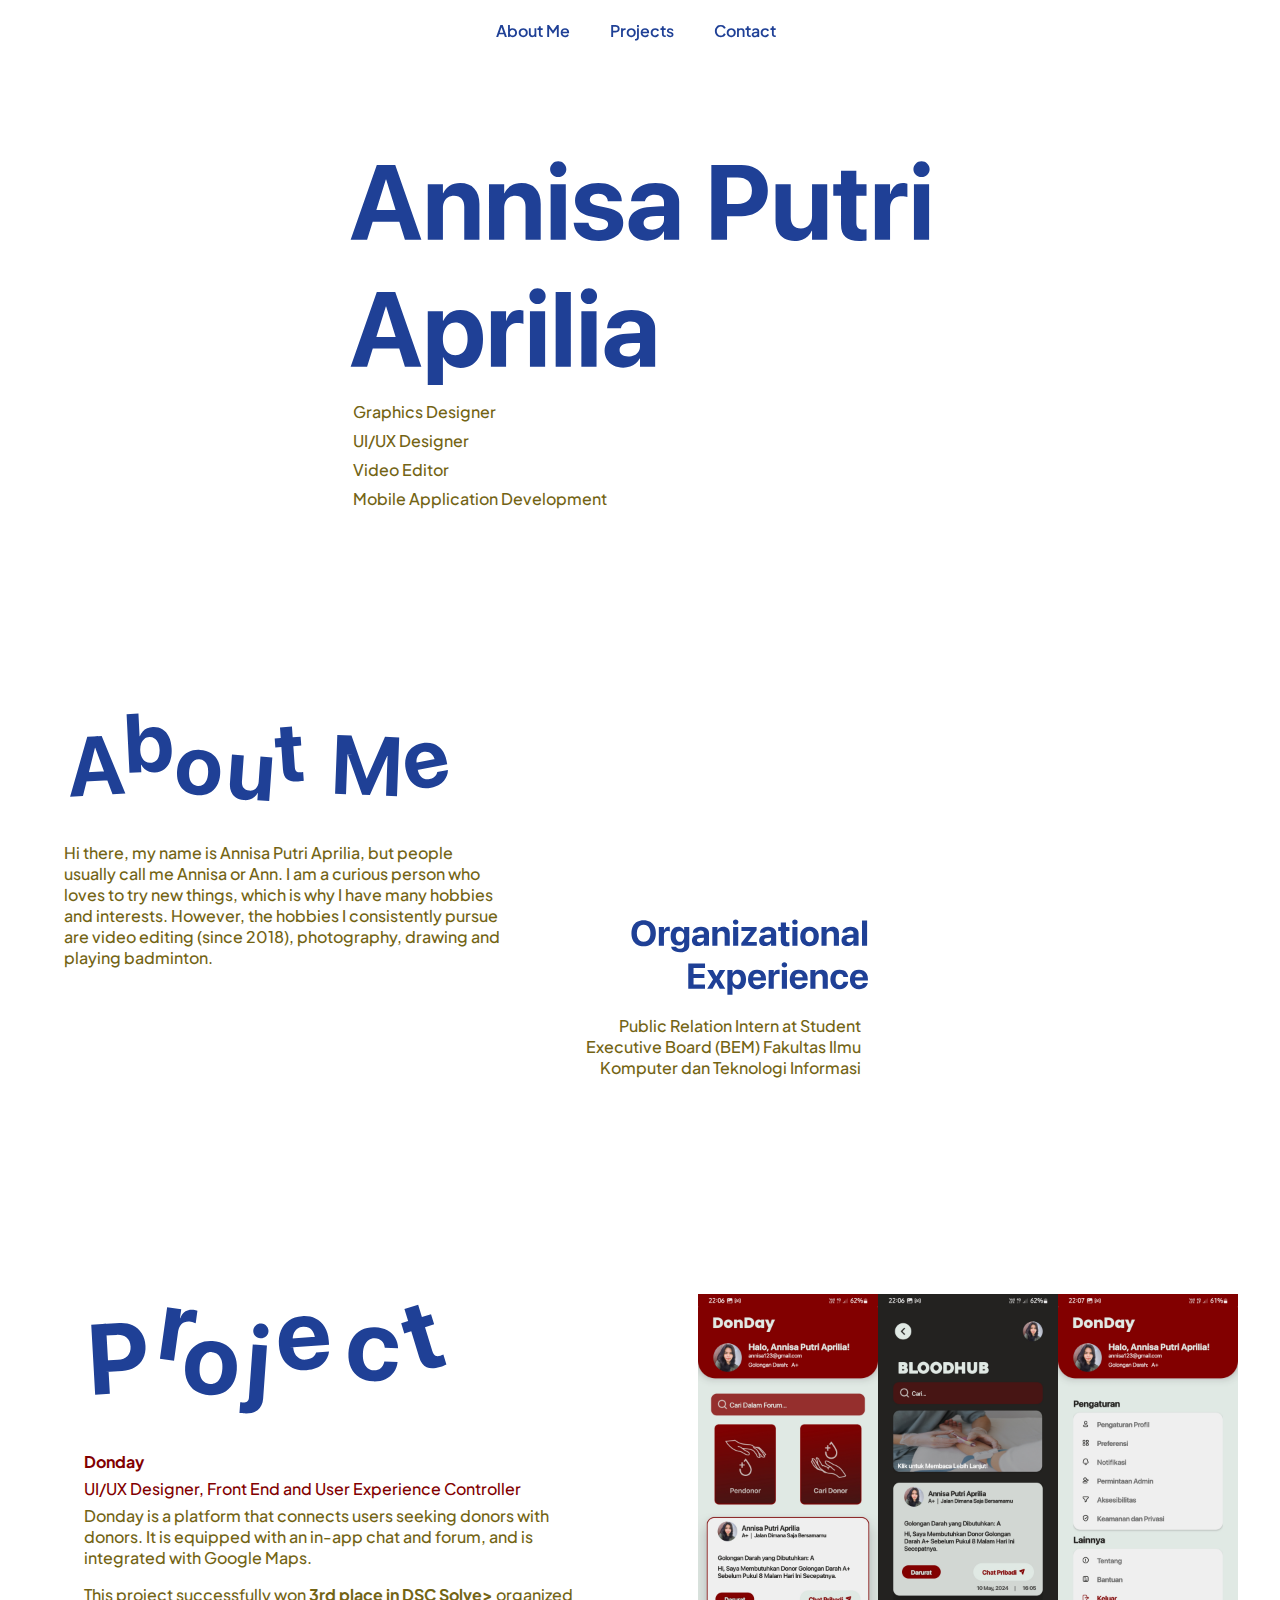
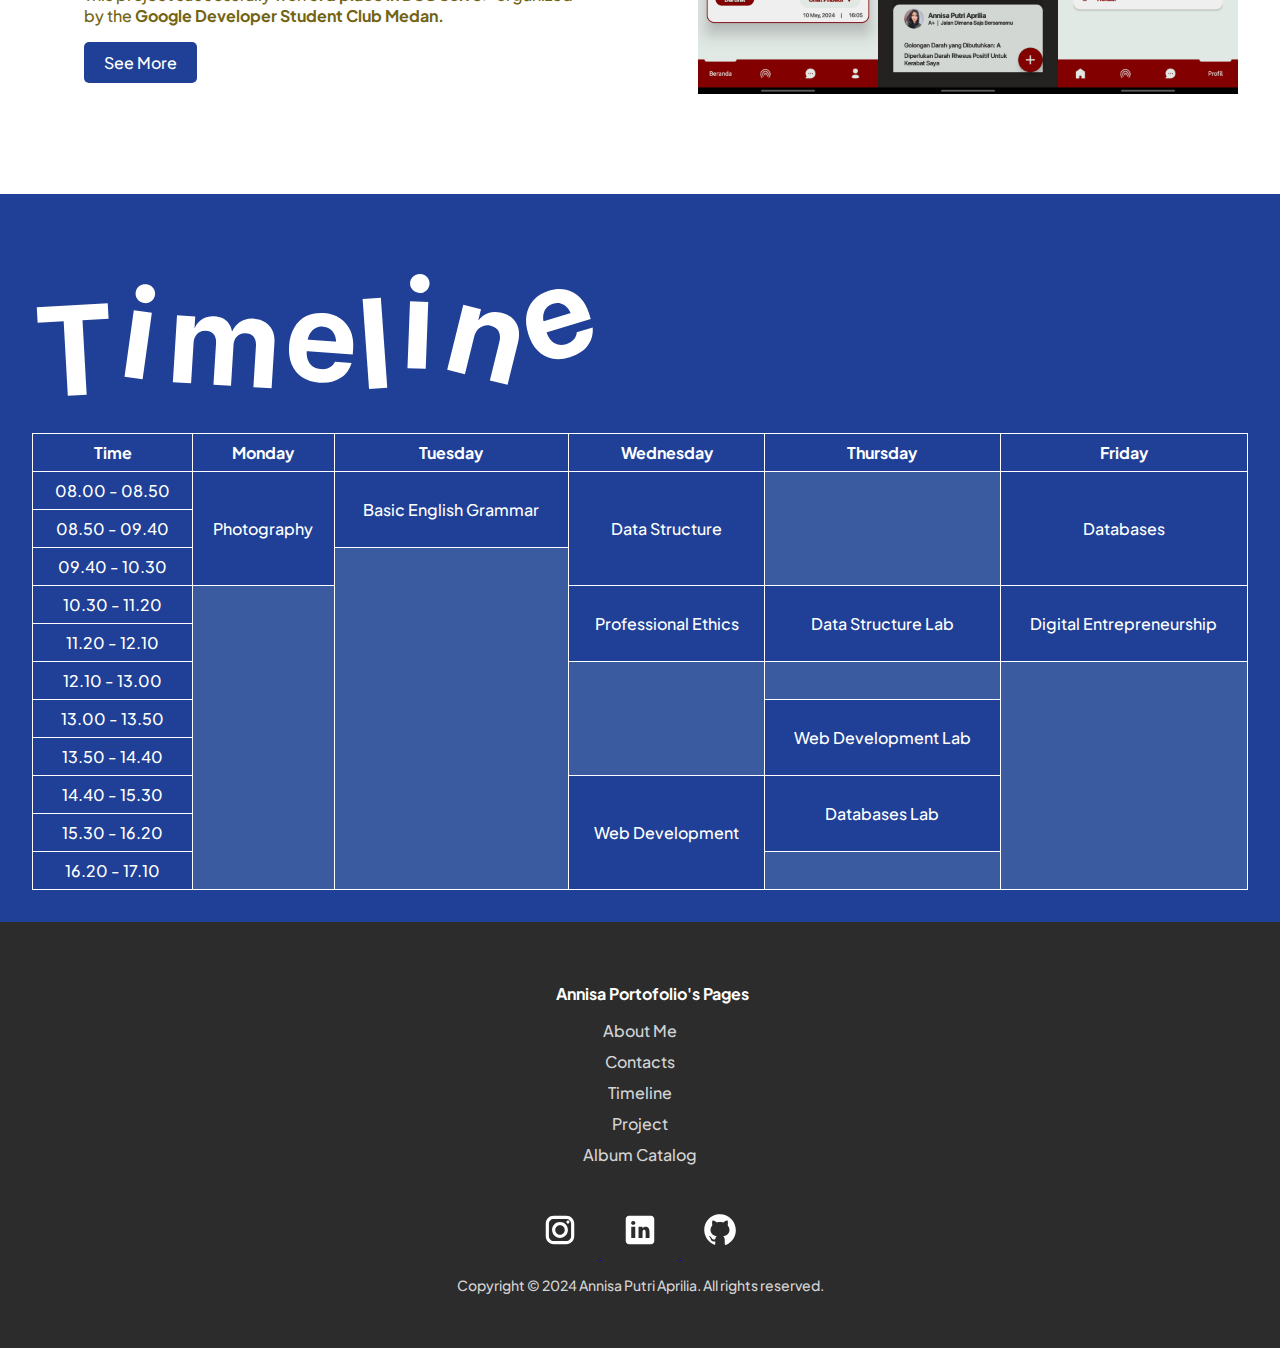
==== commit bb8969d2: "album catalog pages" ====
--- a/index.html
+++ b/index.html
@@ -152,6 +152,7 @@
                     <li><a href="#contact">Contacts</a></li>
                     <li><a href="#jadwal">Timeline</a></li>
                     <li><a href="pages/project.html">Project</a></li>
+                    <li><a href="pages/catalog.html">Album Catalog</a></li>
                 </ul>
             </article>
         </section>
--- a/stylesheets/style1.css
+++ b/stylesheets/style1.css
@@ -206,6 +206,8 @@
     background-color: #3A5BA0;
 }
 
+
+
 @media (min-width: 768px) {
     .preview {
         flex-direction: row;
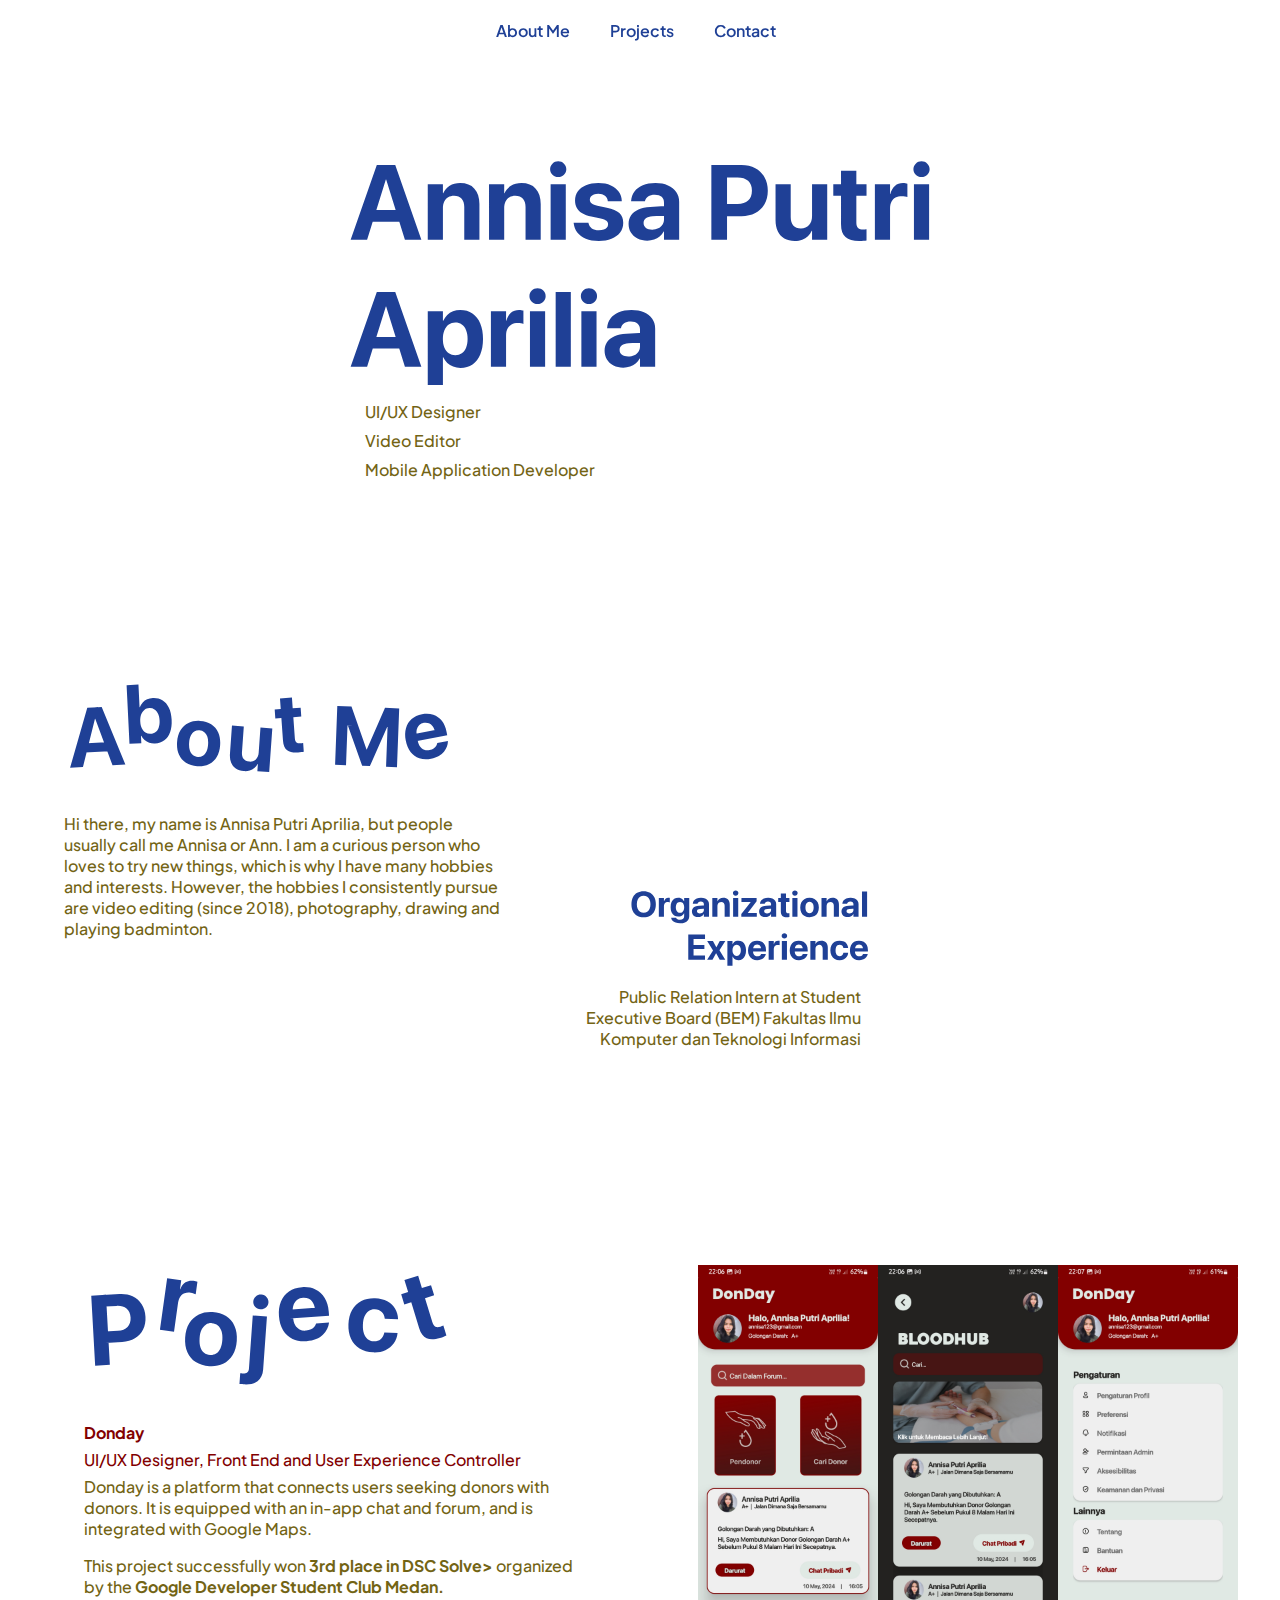
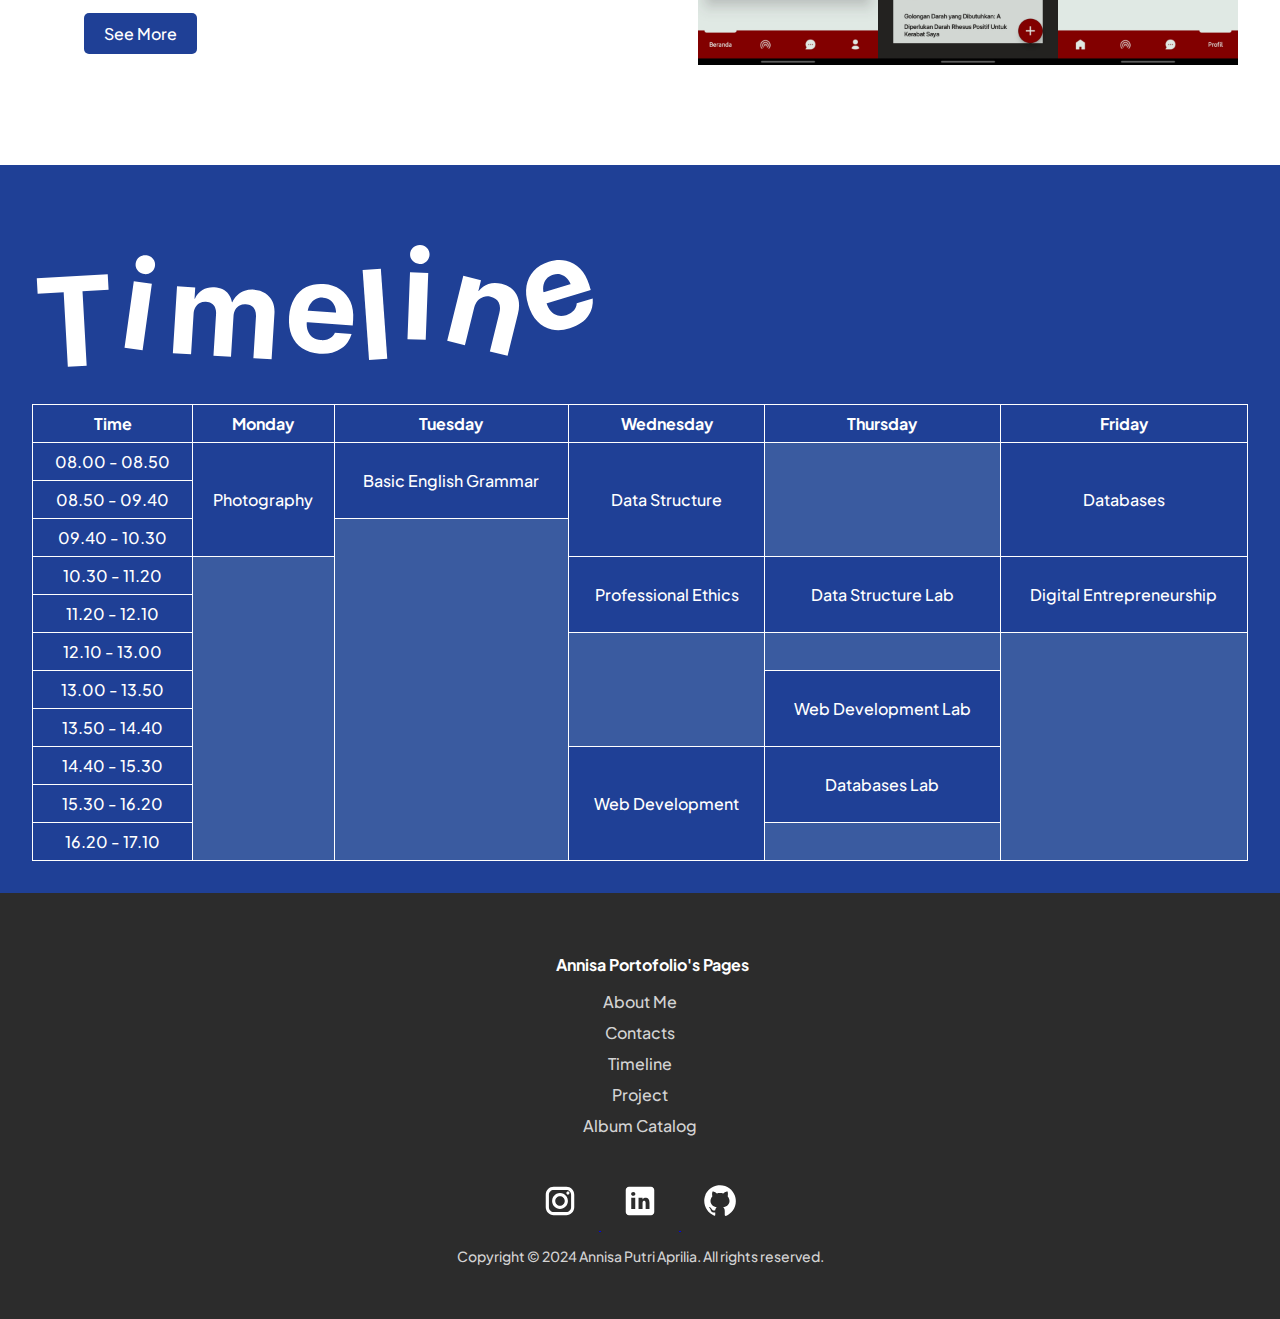
==== commit 89521a65: "small detail" ====
--- a/index.html
+++ b/index.html
@@ -24,10 +24,9 @@
         <section id="landing">
             <img src="svg/name.svg" alt="Annisa Putri Aprilia" class="mid" width="580">
             <article class = "jobdesc colorpar">
-                <p>Graphics Designer</p>
                 <p>UI/UX Designer</p>
                 <p>Video Editor</p>
-                <p>Mobile Application Development</p>
+                <p>Mobile Application Developer</p>
             </article>
             
             <section id="about">
--- a/stylesheets/mobilequeries.css
+++ b/stylesheets/mobilequeries.css
@@ -27,6 +27,12 @@
         margin: 11rem auto 6.25rem;
     }
 
+    .content p {
+        margin: 0 0.6rem;
+        text-align: justify;
+        max-width: 90%;
+    }
+
     .content {
         align-items: center;
     }
@@ -34,6 +40,10 @@
     .organization {
         margin-top: 2rem;
     }
+    .organization p {
+        max-width: 90%;
+    }
+
     .imagecontainer img{
        align-items: center;
         margin-right: 1rem;
@@ -82,7 +92,7 @@
     }
 
     .preview p {
-        max-width: 21.5rem;
+        max-width: 90%;
         text-align: justify;
     }
 }